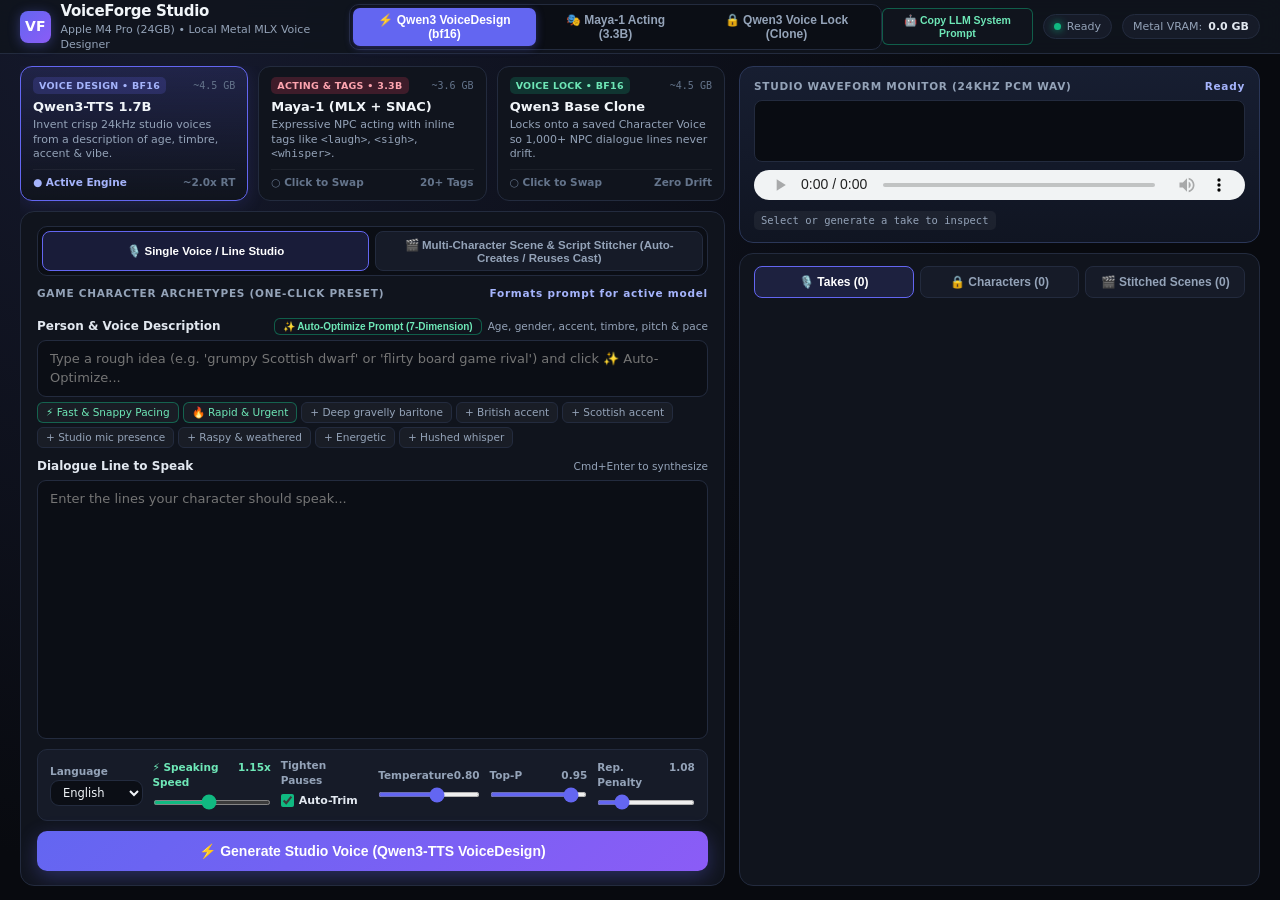
==== static/index.html @ e0d61b9f "Add research-backed Prompt Compiler, Golden Reference Anchor, and LLM_PROMPT_GUIDE.md" ====
<!DOCTYPE html>
<html lang="en" class="dark">
<head>
  <meta charset="UTF-8" />
  <meta name="viewport" content="width=device-width, initial-scale=1.0" />
  <title>VoiceForge Studio — M4 Pro Local Voice Design (Qwen3-TTS & Maya-1)</title>
  <style>
    :root {
      --bg-base: #080a0f;
      --bg-panel: #10141d;
      --bg-card: #161b28;
      --bg-card-hover: #1c2233;
      --bg-input: #0b0e15;
      --border: #232b3e;
      --border-light: #2e3852;
      --text-main: #f1f5f9;
      --text-muted: #94a3b8;
      --text-dim: #64748b;
      --accent-indigo: #6366f1;
      --accent-violet: #8b5cf6;
      --accent-emerald: #10b981;
      --accent-amber: #f59e0b;
      --accent-rose: #f43f5e;
      --accent-cyan: #06b6d4;
    }

    * {
      box-sizing: border-box;
      margin: 0;
      padding: 0;
    }

    html, body {
      height: 100vh;
      width: 100vw;
      overflow: hidden;
      font-family: -apple-system, BlinkMacSystemFont, "SF Pro Display", "Inter", system-ui, sans-serif;
      background: radial-gradient(circle at 12% 0%, #161a2e 0%, var(--bg-base) 60%);
      color: var(--text-main);
      font-size: 13px;
      line-height: 1.4;
      -webkit-font-smoothing: antialiased;
    }

    /* Custom Scrollbars */
    ::-webkit-scrollbar {
      width: 5px;
      height: 5px;
    }
    ::-webkit-scrollbar-track {
      background: transparent;
    }
    ::-webkit-scrollbar-thumb {
      background: #283147;
      border-radius: 999px;
    }
    ::-webkit-scrollbar-thumb:hover {
      background: #3b4866;
    }

    /* App Shell: Fixed 100vh Flex Column */
    .app-shell {
      display: flex;
      flex-direction: column;
      height: 100vh;
      width: 100vw;
      overflow: hidden;
    }

    /* Top Header Bar (54px) */
    header {
      height: 54px;
      flex-shrink: 0;
      display: flex;
      align-items: center;
      justify-content: space-between;
      padding: 0 20px;
      background: rgba(16, 20, 29, 0.9);
      backdrop-filter: blur(12px);
      border-bottom: 1px solid var(--border);
      z-index: 40;
    }

    .brand {
      display: flex;
      align-items: center;
      gap: 10px;
    }

    .brand-icon {
      width: 32px;
      height: 32px;
      border-radius: 8px;
      background: linear-gradient(135deg, var(--accent-indigo), var(--accent-violet));
      display: flex;
      align-items: center;
      justify-content: center;
      font-weight: 800;
      font-size: 14px;
      color: #fff;
      box-shadow: 0 2px 12px rgba(99, 102, 241, 0.4);
    }

    .brand-title {
      font-size: 15px;
      font-weight: 700;
      letter-spacing: -0.02em;
    }

    .brand-sub {
      font-size: 11px;
      color: var(--text-muted);
    }

    /* Quick Swap Segmented Pill in Header */
    .header-swap-group {
      display: flex;
      align-items: center;
      background: var(--bg-input);
      padding: 3px;
      border-radius: 10px;
      border: 1px solid var(--border);
      gap: 3px;
    }

    .header-swap-btn {
      padding: 5px 12px;
      border-radius: 7px;
      border: none;
      background: transparent;
      color: var(--text-muted);
      font-size: 12px;
      font-weight: 600;
      cursor: pointer;
      transition: all 0.15s ease;
      display: flex;
      align-items: center;
      gap: 6px;
    }

    .header-swap-btn:hover {
      color: var(--text-main);
    }

    .header-swap-btn.active[data-id="qwen3_voicedesign"] {
      background: var(--accent-indigo);
      color: white;
      box-shadow: 0 2px 8px rgba(99, 102, 241, 0.35);
    }

    .header-swap-btn.active[data-id="maya1"] {
      background: var(--accent-rose);
      color: white;
      box-shadow: 0 2px 8px rgba(244, 63, 94, 0.35);
    }

    .header-swap-btn.active[data-id="qwen3_clone"] {
      background: var(--accent-emerald);
      color: #042f2e;
      font-weight: 700;
      box-shadow: 0 2px 8px rgba(16, 185, 129, 0.35);
    }

    .telemetry-bar {
      display: flex;
      align-items: center;
      gap: 10px;
      font-size: 11px;
    }

    .pill {
      display: inline-flex;
      align-items: center;
      gap: 6px;
      padding: 4px 10px;
      border-radius: 999px;
      background: var(--bg-card);
      border: 1px solid var(--border);
      color: var(--text-muted);
      font-weight: 500;
      white-space: nowrap;
    }

    .dot {
      width: 7px;
      height: 7px;
      border-radius: 50%;
      background: var(--accent-emerald);
      box-shadow: 0 0 8px var(--accent-emerald);
    }

    .dot.loading {
      background: var(--accent-amber);
      box-shadow: 0 0 8px var(--accent-amber);
      animation: pulse 0.8s infinite alternate;
    }

    @keyframes pulse {
      from { opacity: 0.35; transform: scale(0.9); }
      to { opacity: 1; transform: scale(1.15); }
    }

    /* Main Workspace Grid — Fits Remaining Viewport Height */
    .workspace {
      flex: 1;
      min-height: 0;
      display: grid;
      grid-template-columns: 1.15fr 0.85fr;
      gap: 14px;
      padding: 12px 20px 14px;
      max-width: 1680px;
      width: 100%;
      margin: 0 auto;
    }

    @media (max-width: 1024px) {
      html, body, .app-shell {
        height: auto;
        overflow: auto;
      }
      .workspace {
        grid-template-columns: 1fr;
      }
    }

    /* Left & Right Columns */
    .col-left, .col-right {
      display: flex;
      flex-direction: column;
      gap: 10px;
      min-height: 0;
      overflow: hidden;
    }

    /* 3 Engine Cards Row */
    .model-switcher {
      display: grid;
      grid-template-columns: repeat(3, 1fr);
      gap: 10px;
      flex-shrink: 0;
    }

    .model-card {
      background: var(--bg-panel);
      border: 1.5px solid var(--border);
      border-radius: 12px;
      padding: 10px 12px;
      cursor: pointer;
      transition: all 0.16s ease;
      display: flex;
      flex-direction: column;
      justify-content: space-between;
      gap: 6px;
      user-select: none;
    }

    .model-card:hover {
      border-color: var(--border-light);
      background: var(--bg-card);
    }

    .model-card.active[data-id="qwen3_voicedesign"] {
      background: linear-gradient(180deg, rgba(99, 102, 241, 0.15) 0%, var(--bg-panel) 100%);
      border-color: var(--accent-indigo);
      box-shadow: 0 4px 18px rgba(99, 102, 241, 0.16);
    }

    .model-card.active[data-id="maya1"] {
      background: linear-gradient(180deg, rgba(244, 63, 94, 0.15) 0%, var(--bg-panel) 100%);
      border-color: var(--accent-rose);
      box-shadow: 0 4px 18px rgba(244, 63, 94, 0.16);
    }

    .model-card.active[data-id="qwen3_clone"] {
      background: linear-gradient(180deg, rgba(16, 185, 129, 0.15) 0%, var(--bg-panel) 100%);
      border-color: var(--accent-emerald);
      box-shadow: 0 4px 18px rgba(16, 185, 129, 0.16);
    }

    .model-card-header {
      display: flex;
      align-items: center;
      justify-content: space-between;
      gap: 4px;
    }

    .model-badge {
      font-size: 9.5px;
      font-weight: 700;
      padding: 2px 6px;
      border-radius: 5px;
      background: rgba(99, 102, 241, 0.2);
      color: #a5b4fc;
      text-transform: uppercase;
      letter-spacing: 0.03em;
    }

    .model-card[data-id="maya1"] .model-badge {
      background: rgba(244, 63, 94, 0.2);
      color: #fda4af;
    }

    .model-card[data-id="qwen3_clone"] .model-badge {
      background: rgba(16, 185, 129, 0.2);
      color: #6ee7b7;
    }

    .model-vram {
      font-size: 10px;
      color: var(--text-dim);
      font-family: ui-monospace, SFMono-Regular, Menlo, monospace;
    }

    .model-title {
      font-size: 13px;
      font-weight: 700;
      color: var(--text-main);
    }

    .model-desc {
      font-size: 11px;
      color: var(--text-muted);
      line-height: 1.3;
    }

    .model-status-row {
      display: flex;
      align-items: center;
      justify-content: space-between;
      margin-top: 2px;
      padding-top: 5px;
      border-top: 1px solid rgba(255, 255, 255, 0.05);
      font-size: 10.5px;
      font-weight: 600;
    }

    /* Main Synthesis Studio Card */
    .studio-panel {
      flex: 1;
      min-height: 0;
      background: var(--bg-panel);
      border: 1px solid var(--border);
      border-radius: 14px;
      padding: 14px 16px;
      display: flex;
      flex-direction: column;
      justify-content: space-between;
      gap: 10px;
      overflow-y: auto;
    }

    .studio-top {
      display: flex;
      flex-direction: column;
      gap: 10px;
      flex: 1;
      min-height: 0;
    }

    .section-label {
      font-size: 10.5px;
      text-transform: uppercase;
      letter-spacing: 0.07em;
      color: var(--text-muted);
      font-weight: 700;
      display: flex;
      align-items: center;
      justify-content: space-between;
    }

    /* Archetype Presets Row */
    .presets-scroll {
      display: flex;
      gap: 6px;
      overflow-x: auto;
      padding-bottom: 2px;
      flex-shrink: 0;
    }

    .preset-btn {
      background: var(--bg-card);
      border: 1px solid var(--border);
      color: var(--text-main);
      padding: 5px 10px;
      border-radius: 8px;
      font-size: 11.5px;
      font-weight: 600;
      cursor: pointer;
      white-space: nowrap;
      transition: all 0.14s;
      display: inline-flex;
      align-items: center;
      gap: 6px;
    }

    .preset-btn:hover {
      border-color: var(--accent-indigo);
      background: rgba(99, 102, 241, 0.14);
    }

    .preset-cat {
      font-size: 9.5px;
      color: var(--text-muted);
      background: rgba(255, 255, 255, 0.06);
      padding: 1px 5px;
      border-radius: 4px;
    }

    /* Inputs */
    .field-group {
      display: flex;
      flex-direction: column;
      gap: 5px;
    }

    .field-group.grow {
      flex: 1;
      min-height: 75px;
    }

    .field-label {
      display: flex;
      align-items: center;
      justify-content: space-between;
      font-size: 12px;
      font-weight: 600;
      color: #e2e8f0;
    }

    .field-hint {
      font-size: 10.5px;
      color: var(--text-muted);
      font-weight: 400;
    }

    textarea, input[type="text"], select {
      width: 100%;
      background: var(--bg-input);
      border: 1px solid var(--border);
      border-radius: 9px;
      padding: 9px 12px;
      color: var(--text-main);
      font-size: 13px;
      font-family: inherit;
      line-height: 1.45;
      transition: border-color 0.15s, box-shadow 0.15s;
      resize: none;
    }

    .field-group.grow textarea {
      flex: 1;
      height: 100%;
    }

    textarea:focus, input[type="text"]:focus, select:focus {
      outline: none;
      border-color: var(--accent-indigo);
      box-shadow: 0 0 0 2px rgba(99, 102, 241, 0.22);
    }

    /* Trait Pills */
    .trait-pills {
      display: flex;
      flex-wrap: wrap;
      gap: 4px;
    }

    .trait-pill {
      font-size: 10.5px;
      padding: 2px 8px;
      border-radius: 6px;
      background: rgba(255, 255, 255, 0.04);
      border: 1px solid var(--border);
      color: var(--text-muted);
      cursor: pointer;
      transition: all 0.12s;
      user-select: none;
    }

    .trait-pill:hover {
      color: var(--text-main);
      border-color: var(--accent-cyan);
      background: rgba(6, 182, 212, 0.14);
    }

    /* Maya-1 Inline Acting Tag Palette */
    .emotion-bar {
      background: rgba(244, 63, 94, 0.07);
      border: 1px solid rgba(244, 63, 94, 0.32);
      border-radius: 10px;
      padding: 8px 10px;
      flex-shrink: 0;
    }

    .emotion-bar-title {
      font-size: 10.5px;
      font-weight: 700;
      color: #fda4af;
      margin-bottom: 6px;
      display: flex;
      align-items: center;
      justify-content: space-between;
    }

    .tag-chips {
      display: flex;
      flex-wrap: wrap;
      gap: 4px;
    }

    .tag-chip {
      background: #1c1320;
      border: 1px solid rgba(244, 63, 94, 0.35);
      color: #fecdd3;
      font-size: 10.5px;
      font-family: ui-monospace, SFMono-Regular, Menlo, monospace;
      padding: 2px 7px;
      border-radius: 5px;
      cursor: pointer;
      transition: all 0.12s;
      user-select: none;
    }

    .tag-chip:hover {
      background: var(--accent-rose);
      color: white;
      transform: translateY(-1px);
    }

    /* Bottom Controls & Generate Button */
    .studio-footer {
      display: flex;
      flex-direction: column;
      gap: 10px;
      flex-shrink: 0;
    }

    .controls-grid {
      display: grid;
      grid-template-columns: 0.9fr 1.15fr 0.85fr 0.95fr 0.95fr 0.95fr;
      gap: 10px;
      background: var(--bg-card);
      padding: 8px 12px;
      border-radius: 10px;
      border: 1px solid var(--border);
      align-items: center;
    }

    .slider-box label {
      display: flex;
      justify-content: space-between;
      font-size: 10.5px;
      color: var(--text-muted);
      margin-bottom: 2px;
      font-weight: 600;
    }

    .slider-box input[type="range"] {
      width: 100%;
      height: 5px;
      accent-color: var(--accent-indigo);
      cursor: pointer;
    }

    .btn-generate {
      width: 100%;
      padding: 12px 18px;
      border-radius: 10px;
      border: none;
      background: linear-gradient(135deg, var(--accent-indigo), var(--accent-violet));
      color: white;
      font-size: 14px;
      font-weight: 700;
      cursor: pointer;
      display: flex;
      align-items: center;
      justify-content: center;
      gap: 8px;
      box-shadow: 0 6px 20px rgba(99, 102, 241, 0.32);
      transition: all 0.16s ease;
    }

    .btn-generate.maya-mode {
      background: linear-gradient(135deg, #e11d48, #9333ea);
      box-shadow: 0 6px 20px rgba(225, 29, 72, 0.32);
    }

    .btn-generate.clone-mode {
      background: linear-gradient(135deg, #059669, #0284c7);
      box-shadow: 0 6px 20px rgba(16, 185, 129, 0.32);
    }

    .btn-generate:hover:not(:disabled) {
      transform: translateY(-1px);
      filter: brightness(1.08);
    }

    .btn-generate:disabled {
      opacity: 0.6;
      cursor: wait;
    }

    /* RIGHT COLUMN: Monitor + Scrollable Library */
    .featured-take {
      background: linear-gradient(180deg, #171e31 0%, #101522 100%);
      border: 1px solid #2b3758;
      border-radius: 14px;
      padding: 12px 14px;
      flex-shrink: 0;
    }

    .waveform-canvas {
      width: 100%;
      height: 62px;
      background: #090c12;
      border-radius: 8px;
      border: 1px solid var(--border);
      margin: 6px 0;
      display: block;
    }

    .take-metrics {
      display: flex;
      flex-wrap: wrap;
      gap: 6px;
      font-size: 10.5px;
      color: var(--text-muted);
      margin-top: 6px;
    }

    .metric-chip {
      background: rgba(255, 255, 255, 0.05);
      padding: 2px 7px;
      border-radius: 5px;
      font-family: ui-monospace, SFMono-Regular, Menlo, monospace;
    }

    /* Library Panel (Takes & Character Locker) */
    .library-panel {
      flex: 1;
      min-height: 0;
      background: var(--bg-panel);
      border: 1px solid var(--border);
      border-radius: 14px;
      padding: 12px 14px;
      display: flex;
      flex-direction: column;
      gap: 10px;
      overflow: hidden;
    }

    .tabs-header {
      display: flex;
      gap: 6px;
      flex-shrink: 0;
    }

    .tab-btn {
      flex: 1;
      padding: 8px 10px;
      border-radius: 8px;
      background: var(--bg-card);
      border: 1px solid var(--border);
      color: var(--text-muted);
      font-weight: 600;
      font-size: 12px;
      cursor: pointer;
      transition: all 0.14s;
    }

    .tab-btn.active {
      background: rgba(99, 102, 241, 0.16);
      color: white;
      border-color: var(--accent-indigo);
    }

    .tab-view {
      flex: 1;
      min-height: 0;
      display: flex;
      flex-direction: column;
      overflow: hidden;
    }

    .list-stack {
      flex: 1;
      min-height: 0;
      overflow-y: auto;
      display: flex;
      flex-direction: column;
      gap: 8px;
      padding-right: 4px;
    }

    .item-card {
      background: var(--bg-card);
      border: 1px solid var(--border);
      border-radius: 10px;
      padding: 10px 12px;
      transition: border-color 0.14s;
      flex-shrink: 0;
    }

    .item-card:hover {
      border-color: var(--border-light);
    }

    .item-header {
      display: flex;
      align-items: center;
      justify-content: space-between;
      margin-bottom: 4px;
      gap: 8px;
    }

    .item-title {
      font-size: 12px;
      font-weight: 700;
      color: var(--text-main);
    }

    .item-sub {
      font-size: 11px;
      color: var(--text-muted);
      margin-bottom: 5px;
      display: -webkit-box;
      -webkit-line-clamp: 2;
      -webkit-box-orient: vertical;
      overflow: hidden;
    }

    .item-actions {
      display: flex;
      align-items: center;
      flex-wrap: wrap;
      gap: 6px;
      margin-top: 6px;
    }

    .btn-sm {
      padding: 4px 9px;
      border-radius: 6px;
      font-size: 10.5px;
      font-weight: 600;
      border: 1px solid var(--border);
      background: var(--bg-panel);
      color: var(--text-main);
      cursor: pointer;
      transition: all 0.14s;
      text-decoration: none;
      display: inline-flex;
      align-items: center;
      gap: 4px;
    }

    .btn-sm:hover {
      border-color: var(--accent-indigo);
      background: rgba(99, 102, 241, 0.16);
    }

    .btn-sm.emerald {
      border-color: rgba(16, 185, 129, 0.45);
      color: #6ee7b7;
    }

    .btn-sm.emerald:hover {
      background: rgba(16, 185, 129, 0.2);
    }

    .btn-sm.danger:hover {
      border-color: var(--accent-rose);
      color: #fda4af;
    }

    audio {
      width: 100%;
      height: 30px;
      margin-top: 2px;
      border-radius: 6px;
    }

    .toast {
      position: fixed;
      bottom: 18px;
      right: 20px;
      background: #1e293b;
      border: 1px solid var(--accent-indigo);
      color: white;
      padding: 10px 16px;
      border-radius: 10px;
      font-size: 12px;
      font-weight: 600;
      box-shadow: 0 10px 28px rgba(0, 0, 0, 0.5);
      z-index: 100;
      display: none;
    }

    /* Modal */
    .modal-backdrop {
      position: fixed;
      inset: 0;
      background: rgba(0, 0, 0, 0.72);
      backdrop-filter: blur(4px);
      display: none;
      align-items: center;
      justify-content: center;
      z-index: 90;
    }

    .modal {
      background: var(--bg-panel);
      border: 1px solid var(--border-light);
      border-radius: 14px;
      width: 100%;
      max-width: 440px;
      padding: 20px;
      box-shadow: 0 20px 50px rgba(0,0,0,0.6);
    }
  </style>
</head>
<body>
  <div class="app-shell">
    <!-- TOP HEADER WITH INSTANT ENGINE SWAP PILLS -->
    <header>
      <div class="brand">
        <div class="brand-icon">VF</div>
        <div>
          <div class="brand-title">VoiceForge Studio</div>
          <div class="brand-sub">Apple M4 Pro (24GB) • Local Metal MLX Voice Designer</div>
        </div>
      </div>

      <!-- Instant Swap Bar -->
      <div class="header-swap-group" title="Click to hot-swap active TTS model in Apple Metal VRAM">
        <button class="header-swap-btn active" data-id="qwen3_voicedesign" onclick="selectModel('qwen3_voicedesign')">
          ⚡ Qwen3 VoiceDesign (bf16)
        </button>
        <button class="header-swap-btn" data-id="maya1" onclick="selectModel('maya1')">
          🎭 Maya-1 Acting (3.3B)
        </button>
        <button class="header-swap-btn" data-id="qwen3_clone" onclick="selectModel('qwen3_clone')">
          🔒 Qwen3 Voice Lock (Clone)
        </button>
      </div>

      <div class="telemetry-bar">
        <button class="btn-sm emerald" style="padding: 5px 10px;" onclick="copyLLMSystemPrompt()" title="Copy the full LLM System Prompt & Prompt Engineering Guide to clipboard">
          🤖 Copy LLM System Prompt
        </button>
        <div class="pill">
          <span id="statusDot" class="dot"></span>
          <span id="statusText">Ready</span>
        </div>
        <div class="pill">
          <span>Metal VRAM:</span>
          <strong id="vramText" style="color: #e2e8f0;">0.0 GB</strong>
        </div>
      </div>
    </header>

    <!-- MAIN 2-COLUMN WORKSPACE (FITS 100% ON SCREEN) -->
    <div class="workspace">
      <!-- LEFT COLUMN: MODEL CARDS & VOICE DESIGN CONTROLS -->
      <div class="col-left">
        <div class="model-switcher">
          <!-- Card 1: Qwen3 VoiceDesign -->
          <div class="model-card active" data-id="qwen3_voicedesign" onclick="selectModel('qwen3_voicedesign')">
            <div>
              <div class="model-card-header">
                <span class="model-badge">Voice Design • bf16</span>
                <span class="model-vram">~4.5 GB</span>
              </div>
              <div class="model-title" style="margin-top: 4px;">Qwen3-TTS 1.7B</div>
              <div class="model-desc" style="margin-top: 2px;">
                Invent crisp 24kHz studio voices from a description of age, timbre, accent & vibe.
              </div>
            </div>
            <div class="model-status-row">
              <span id="chip-qwen3_voicedesign" style="color: #a5b4fc;">● Active Engine</span>
              <span style="color: var(--text-dim);">~2.0x RT</span>
            </div>
          </div>

          <!-- Card 2: Maya-1 3.3B -->
          <div class="model-card" data-id="maya1" onclick="selectModel('maya1')">
            <div>
              <div class="model-card-header">
                <span class="model-badge">Acting & Tags • 3.3B</span>
                <span class="model-vram">~3.6 GB</span>
              </div>
              <div class="model-title" style="margin-top: 4px;">Maya-1 (MLX + SNAC)</div>
              <div class="model-desc" style="margin-top: 2px;">
                Expressive NPC acting with inline tags like <code>&lt;laugh&gt;</code>, <code>&lt;sigh&gt;</code>, <code>&lt;whisper&gt;</code>.
              </div>
            </div>
            <div class="model-status-row">
              <span id="chip-maya1" style="color: var(--text-dim);">○ Click to Swap</span>
              <span style="color: var(--text-dim);">20+ Tags</span>
            </div>
          </div>

          <!-- Card 3: Qwen3 Base Clone -->
          <div class="model-card" data-id="qwen3_clone" onclick="selectModel('qwen3_clone')">
            <div>
              <div class="model-card-header">
                <span class="model-badge">Voice Lock • bf16</span>
                <span class="model-vram">~4.5 GB</span>
              </div>
              <div class="model-title" style="margin-top: 4px;">Qwen3 Base Clone</div>
              <div class="model-desc" style="margin-top: 2px;">
                Locks onto a saved Character Voice so 1,000+ NPC dialogue lines never drift.
              </div>
            </div>
            <div class="model-status-row">
              <span id="chip-qwen3_clone" style="color: var(--text-dim);">○ Click to Swap</span>
              <span style="color: var(--text-dim);">Zero Drift</span>
            </div>
          </div>
        </div>

        <!-- Studio Form Panel -->
        <div class="studio-panel">
          <!-- Mode Toggle: Single Line vs Multi-Character Scene Script -->
          <div style="display: flex; gap: 6px; background: var(--bg-input); padding: 4px; border-radius: 10px; border: 1px solid var(--border); flex-shrink: 0;">
            <button id="modeBtnSingle" class="tab-btn active" style="padding: 6px 10px; font-size: 11.5px;" onclick="switchEditorMode('single')">
              🎙️ Single Voice / Line Studio
            </button>
            <button id="modeBtnScene" class="tab-btn" style="padding: 6px 10px; font-size: 11.5px;" onclick="switchEditorMode('scene')">
              🎬 Multi-Character Scene & Script Stitcher (Auto-Creates / Reuses Cast)
            </button>
          </div>

          <!-- SINGLE LINE MODE -->
          <div class="studio-top" id="editorSingleMode">
            <div>
              <div class="section-label" style="margin-bottom: 5px;">
                <span>Game Character Archetypes (One-Click Preset)</span>
                <span id="activeEngineHint" style="color: #a5b4fc; text-transform: none;">Formats prompt for active model</span>
              </div>
              <div class="presets-scroll" id="presetsBar"></div>
            </div>

            <!-- Character Selector (Shown only in Voice Lock / Clone mode) -->
            <div class="field-group" id="cloneCharacterGroup" style="display: none;">
              <div class="field-label">
                <span>Locked NPC Character Voice</span>
                <span class="field-hint">Clones the exact vocal cords from your Character Locker</span>
              </div>
              <select id="characterSelect"></select>
            </div>

            <!-- Voice Description Box -->
            <div class="field-group" id="voiceDescGroup">
              <div class="field-label">
                <span>Person & Voice Description</span>
                <div style="display: flex; align-items: center; gap: 6px;">
                  <button class="btn-sm emerald" style="padding: 2px 8px; font-size: 10px;" onclick="optimizeVoicePrompt()" title="Expand a short character idea into the full 7-Dimension Qwen3 / Maya-1 acoustic formula">
                    ✨ Auto-Optimize Prompt (7-Dimension)
                  </button>
                  <span class="field-hint">Age, gender, accent, timbre, pitch &amp; pace</span>
                </div>
              </div>
              <textarea id="instructInput" rows="2" placeholder="Type a rough idea (e.g. 'grumpy Scottish dwarf' or 'flirty board game rival') and click ✨ Auto-Optimize..."></textarea>
              <div class="trait-pills">
                <span class="trait-pill" style="border-color: rgba(16,185,129,0.45); color: #6ee7b7;" onclick="setPacingTrait('fast brisk conversational pacing, snappy delivery')">⚡ Fast & Snappy Pacing</span>
                <span class="trait-pill" style="border-color: rgba(16,185,129,0.45); color: #6ee7b7;" onclick="setPacingTrait('urgent rapid-fire speaking pace')">🔥 Rapid & Urgent</span>
                <span class="trait-pill" onclick="appendTrait('deep gravelly baritone')">+ Deep gravelly baritone</span>
                <span class="trait-pill" onclick="appendTrait('crisp British accent')">+ British accent</span>
                <span class="trait-pill" onclick="appendTrait('Scottish accent')">+ Scottish accent</span>
                <span class="trait-pill" onclick="appendTrait('warm studio microphone presence')">+ Studio mic presence</span>
                <span class="trait-pill" onclick="appendTrait('raspy and weathered')">+ Raspy & weathered</span>
                <span class="trait-pill" onclick="appendTrait('energetic and upbeat')">+ Energetic</span>
                <span class="trait-pill" onclick="appendTrait('hushed intimate whisper')">+ Hushed whisper</span>
              </div>
            </div>

            <!-- Maya-1 Inline Acting Tags -->
            <div class="emotion-bar" id="mayaEmotionBar" style="display: none;">
              <div class="emotion-bar-title">
                <span>🎭 MAYA-1 INLINE ACTING TAGS — Click to insert into dialogue</span>
                <span>20 Paralinguistic Cues</span>
              </div>
              <div class="tag-chips" id="mayaTagChips"></div>
            </div>

            <!-- Dialogue Text Box -->
            <div class="field-group grow">
              <div class="field-label">
                <span>Dialogue Line to Speak</span>
                <span class="field-hint" id="dialogueHint">Cmd+Enter to synthesize</span>
              </div>
              <textarea id="dialogueInput" placeholder="Enter the lines your character should speak..."></textarea>
            </div>
          </div>

          <!-- MULTI-CHARACTER SCENE SCRIPT MODE -->
          <div class="studio-top" id="editorSceneMode" style="display: none;">
            <div style="display: grid; grid-template-columns: 1.35fr 0.75fr 1.15fr; gap: 10px; flex-shrink: 0;">
              <div class="field-group">
                <div class="field-label"><span>Scene / Skit Title</span></div>
                <input type="text" id="sceneTitleInput" value="Tavern Confrontation" placeholder="e.g., Tavern Confrontation" />
              </div>
              <div class="field-group">
                <div class="field-label"><span>Turn Gap (ms)</span></div>
                <input type="text" id="scenePauseInput" value="250" placeholder="250 (or -150 overlap)" />
              </div>
              <div class="field-group">
                <div class="field-label"><span>Game Skit Templates</span></div>
                <div style="display: flex; gap: 4px;">
                  <button class="btn-sm emerald" style="flex: 1; height: 35px; justify-content: center;" onclick="loadDemoScript('tavern')">📜 Tavern</button>
                  <button class="btn-sm" style="flex: 1; height: 35px; justify-content: center;" onclick="loadDemoScript('heist')">⚡ Overlap Skit</button>
                </div>
              </div>
            </div>

            <div style="background: rgba(99, 102, 241, 0.08); border: 1px solid rgba(99, 102, 241, 0.3); border-radius: 9px; padding: 7px 11px; font-size: 10.5px; color: #c7d2fe; flex-shrink: 0;">
              <strong>🎬 Low-Friction Game Skit Syntax:</strong> <code>Speaker (voice description) [1.25x, maya1, overlap 180ms]: Dialogue</code>.
              Existing characters reuse their locked voice in 1 batch pass; new characters are designed &amp; locked on the fly! Use <code>[Overlap: 180ms]</code> for natural interruptions.
            </div>

            <div class="field-group grow">
              <div class="field-label">
                <span>Multi-Character Scene Script</span>
                <span class="field-hint">Supports <code>[Pause: 500ms]</code>, <code>[Overlap: 180ms]</code>, <code>[1.25x]</code> &amp; <code>[maya1]</code></span>
              </div>
              <textarea id="sceneScriptInput" style="font-family: ui-monospace, SFMono-Regular, Menlo, monospace; font-size: 12px;" placeholder="Torvin: Keep your coin, traveler. That blade was forged in the old fires.
Nyx (sharp witty 28-year-old female rogue, crisp British accent, brisk pacing): Oh, come on Torvin! Everyone in this city has a price.
[Pause: 350ms]
Torvin: Not me, girl. Not for all the gold in the Citadel."></textarea>
            </div>
          </div>

          <div class="studio-footer">
            <div class="controls-grid">
              <div class="slider-box">
                <label><span>Language</span></label>
                <select id="languageSelect" style="padding: 4px 8px; font-size: 11.5px;">
                  <option value="english">English</option>
                  <option value="auto">Auto-Detect</option>
                  <option value="chinese">Chinese</option>
                  <option value="japanese">Japanese</option>
                  <option value="korean">Korean</option>
                  <option value="french">French</option>
                  <option value="german">German</option>
                  <option value="spanish">Spanish</option>
                </select>
              </div>
              <div class="slider-box">
                <label><span style="color: #6ee7b7;">⚡ Speaking Speed</span><span id="speedVal" style="color: #6ee7b7;">1.15x</span></label>
                <input type="range" id="speedSlider" min="0.75" max="1.60" step="0.05" value="1.15" style="accent-color: #10b981;" oninput="document.getElementById('speedVal').textContent = parseFloat(this.value).toFixed(2) + 'x'" />
              </div>
              <div class="slider-box">
                <label><span>Tighten Pauses</span></label>
                <label style="display: inline-flex; align-items: center; gap: 5px; cursor: pointer; font-size: 11px; color: #e2e8f0; margin-top: 3px;">
                  <input type="checkbox" id="trimSilenceCheck" checked style="accent-color: #10b981;" />
                  <span>Auto-Trim</span>
                </label>
              </div>
              <div class="slider-box">
                <label><span>Temperature</span><span id="tempVal">0.80</span></label>
                <input type="range" id="tempSlider" min="0.2" max="1.2" step="0.05" value="0.80" oninput="document.getElementById('tempVal').textContent = parseFloat(this.value).toFixed(2)" />
              </div>
              <div class="slider-box">
                <label><span>Top-P</span><span id="topPVal">0.95</span></label>
                <input type="range" id="topPSlider" min="0.5" max="1.0" step="0.05" value="0.95" oninput="document.getElementById('topPVal').textContent = parseFloat(this.value).toFixed(2)" />
              </div>
              <div class="slider-box">
                <label><span>Rep. Penalty</span><span id="repVal">1.08</span></label>
                <input type="range" id="repSlider" min="1.0" max="1.4" step="0.02" value="1.08" oninput="document.getElementById('repVal').textContent = parseFloat(this.value).toFixed(2)" />
              </div>
            </div>

            <button class="btn-generate" id="generateBtn" onclick="handlePrimaryAction()">
              <span id="generateBtnText">⚡ Generate Studio Voice (Qwen3-TTS VoiceDesign)</span>
            </button>
          </div>
        </div>
      </div>

      <!-- RIGHT COLUMN: STUDIO MONITOR & TAKES / CHARACTER LOCKER -->
      <div class="col-right">
        <!-- Studio Monitor -->
        <div class="featured-take">
          <div class="section-label">
            <span>Studio Waveform Monitor (24kHz PCM WAV)</span>
            <span id="activeTakeModel" style="color: #a5b4fc; text-transform: none;">Ready</span>
          </div>
          <canvas id="waveformCanvas" class="waveform-canvas" width="600" height="62"></canvas>
          <audio id="mainAudioPlayer" controls></audio>
          <div style="display: flex; align-items: center; justify-content: space-between; flex-wrap: wrap; gap: 8px; margin-top: 6px;">
            <div class="take-metrics" id="activeTakeMetrics" style="margin-top: 0;">
              <span class="metric-chip">Select or generate a take to inspect</span>
            </div>
            <div class="item-actions" id="activeTakeActions" style="display: none; margin-top: 0;">
              <button class="btn-sm emerald" onclick="openLockModalForActiveTake()">🔒 Lock as NPC Voice</button>
              <a id="activeDownloadLink" class="btn-sm" href="#" download>⬇ WAV</a>
            </div>
          </div>
        </div>

        <!-- Library Panel -->
        <div class="library-panel">
          <div class="tabs-header">
            <button class="tab-btn active" id="tabBtnTakes" onclick="switchTab('takes')">🎙️ Takes (<span id="takesCount">0</span>)</button>
            <button class="tab-btn" id="tabBtnChars" onclick="switchTab('chars')">🔒 Characters (<span id="charsCount">0</span>)</button>
            <button class="tab-btn" id="tabBtnScenes" onclick="switchTab('scenes')">🎬 Stitched Scenes (<span id="scenesCount">0</span>)</button>
          </div>

          <div class="tab-view" id="viewTakes">
            <div class="list-stack" id="takesList"></div>
          </div>

          <div class="tab-view" id="viewChars" style="display: none;">
            <div style="background: rgba(16, 185, 129, 0.08); border: 1px solid rgba(16, 185, 129, 0.28); border-radius: 8px; padding: 8px 10px; margin-bottom: 8px; font-size: 11px; color: #a7f3d0; flex-shrink: 0;">
              <strong>💡 Zero-Drift Game Workflow:</strong> Characters locked here are automatically reused by name whenever you or an LLM renders a <strong>Multi-Character Scene Script</strong>!
            </div>
            <div class="list-stack" id="charsList"></div>
          </div>

          <div class="tab-view" id="viewScenes" style="display: none;">
            <div class="list-stack" id="scenesList"></div>
          </div>
        </div>
      </div>
    </div>
  </div>

  <!-- Modal to Save Take as Character -->
  <div class="modal-backdrop" id="lockModal">
    <div class="modal">
      <h3 style="font-size: 15px; margin-bottom: 6px;">🔒 Lock Take into Character Voice Locker</h3>
      <p style="font-size: 11.5px; color: var(--text-muted); margin-bottom: 12px;">
        Saves this 24kHz audio and transcript as a master reference so Qwen3 Base Clone can speak unlimited game lines with this exact voice.
      </p>
      <div class="field-group" style="margin-bottom: 10px;">
        <div class="field-label"><span>Character Name</span></div>
        <input type="text" id="lockCharName" placeholder="e.g., Torvin the Blacksmith" />
      </div>
      <div class="field-group">
        <div class="field-label"><span>Voice Notes / Archetype</span></div>
        <input type="text" id="lockCharDesc" placeholder="e.g., Gruff Scottish Dwarf" />
      </div>
      <div style="display: flex; justify-content: flex-end; gap: 8px; margin-top: 14px;">
        <button class="btn-sm" onclick="closeLockModal()">Cancel</button>
        <button class="btn-sm emerald" style="padding: 6px 12px;" onclick="confirmLockCharacter()">Save Character Voice</button>
      </div>
    </div>
  </div>

  <div class="toast" id="toast"></div>

  <script>
    let state = {
      editorMode: 'single',
      selectedModelId: 'qwen3_voicedesign',
      activeEngineModelId: null,
      swappingToModelId: null,
      currentPresetIdx: 0,
      presets: [],
      characters: [],
      takes: [],
      scenes: [],
      mayaTags: [],
      lastTake: null,
      lockingTakeId: null,
    };

    function showToast(msg) {
      const t = document.getElementById('toast');
      t.textContent = msg;
      t.style.display = 'block';
      clearTimeout(window._toastTimer);
      window._toastTimer = setTimeout(() => { t.style.display = 'none'; }, 3500);
    }

    async function fetchStatus() {
      try {
        const res = await fetch('/api/status');
        const data = await res.json();
        state.activeEngineModelId = data.active_model_id;
        state.presets = data.presets || [];
        state.characters = data.characters || [];
        state.takes = data.takes || [];
        state.scenes = data.scenes || [];
        state.mayaTags = data.maya1_tags || [];

        if (state.activeEngineModelId) {
          state.selectedModelId = state.activeEngineModelId;
        }

        updateStatusHeader(data);
        renderPresets();
        renderMayaTags();
        renderTakes();
        renderCharacters();
        renderScenes();
        updateModelCardsUI();

        if (state.takes.length > 0 && !state.lastTake) {
          loadTakeIntoMonitor(state.takes[0], false);
        }
      } catch (e) {
        console.error('Status fetch error:', e);
      }
    }

    function updateStatusHeader(data) {
      const dot = document.getElementById('statusDot');
      const txt = document.getElementById('statusText');
      const vram = document.getElementById('vramText');

      if (data.loading_model_id || state.swappingToModelId) {
        dot.className = 'dot loading';
        txt.textContent = data.status_message || 'Swapping engine...';
      } else {
        dot.className = 'dot';
        txt.textContent = data.status_message || 'Ready';
      }
      vram.textContent = `${(data.active_memory_gb || 0).toFixed(2)} GB`;
    }

    function updateModelCardsUI() {
      const ids = ['qwen3_voicedesign', 'maya1', 'qwen3_clone'];
      ids.forEach(id => {
        const card = document.querySelector(`.model-card[data-id="${id}"]`);
        const headerBtn = document.querySelector(`.header-swap-btn[data-id="${id}"]`);
        const chip = document.getElementById(`chip-${id}`);
        const isSelected = state.selectedModelId === id;
        const isLoadedInVRAM = state.activeEngineModelId === id;
        const isSwapping = state.swappingToModelId === id;

        if (card) card.classList.toggle('active', isSelected);
        if (headerBtn) headerBtn.classList.toggle('active', isSelected);

        if (!chip) return;
        if (isSwapping) {
          chip.innerHTML = '⏳ Swapping into VRAM...';
          chip.style.color = '#fbbf24';
        } else if (isLoadedInVRAM && isSelected) {
          chip.innerHTML = '🟢 Loaded in Metal VRAM';
          chip.style.color = '#34d399';
        } else if (isSelected) {
          chip.innerHTML = '● Selected Engine';
          chip.style.color = '#a5b4fc';
        } else if (isLoadedInVRAM) {
          chip.innerHTML = '🟢 In VRAM (Click to Select)';
          chip.style.color = '#6ee7b7';
        } else {
          chip.innerHTML = '○ Click to Swap';
          chip.style.color = '#64748b';
        }
      });

      const isMaya = state.selectedModelId === 'maya1';
      const isClone = state.selectedModelId === 'qwen3_clone';

      document.getElementById('mayaEmotionBar').style.display = isMaya ? 'block' : 'none';
      document.getElementById('cloneCharacterGroup').style.display = isClone ? 'flex' : 'none';
      document.getElementById('voiceDescGroup').style.display = isClone ? 'none' : 'flex';

      const btn = document.getElementById('generateBtn');
      const btnText = document.getElementById('generateBtnText');
      btn.classList.remove('maya-mode', 'clone-mode');

      if (state.editorMode === 'scene') {
        btn.classList.add('clone-mode');
        btnText.textContent = '🎬 Render & Stitch Multi-Character Scene (Auto-Creates / Reuses Cast)';
      } else if (isMaya) {
        btn.classList.add('maya-mode');
        btnText.textContent = '🎭 Generate Expressive Voice with Maya-1 (3.3B MLX)';
      } else if (isClone) {
        btn.classList.add('clone-mode');
        btnText.textContent = '🔒 Generate Locked NPC Voice with Qwen3 Base (bf16)';
      } else {
        btnText.textContent = '⚡ Generate Studio Voice with Qwen3 VoiceDesign (bf16)';
      }
    }

    function switchEditorMode(mode) {
      state.editorMode = mode;
      const isSingle = mode === 'single';
      document.getElementById('editorSingleMode').style.display = isSingle ? 'flex' : 'none';
      document.getElementById('editorSceneMode').style.display = isSingle ? 'none' : 'flex';
      document.getElementById('modeBtnSingle').classList.toggle('active', isSingle);
      document.getElementById('modeBtnScene').classList.toggle('active', !isSingle);
      if (!isSingle && !document.getElementById('sceneScriptInput').value.trim()) {
        loadDemoScript();
      }
      updateModelCardsUI();
    }

    function loadDemoScript(kind = 'tavern') {
      if (kind === 'heist') {
        document.getElementById('sceneTitleInput').value = 'Vault Laser Grid Interruption';
        document.getElementById('sceneScriptInput').value = [
          'Nyx (sharp witty 28-year-old female rogue, crisp British accent, brisk pacing) [1.20x]: The security relay is cycling down, just give me ten more seconds on this terminal—',
          '[Overlap: 220ms]',
          'Torvin [1.25x]: Ten seconds?! The iron golems are already Coming down the corridor!',
          'Nyx [1.25x]: Relax, old man! Pull the red lever on my mark. Ready? Now!'
        ].join('\n');
        showToast('Loaded Overlap Skit (Nyx gets cut off mid-sentence with [Overlap: 220ms]!)');
        return;
      }
      document.getElementById('sceneTitleInput').value = 'Blacksmith Shop Confrontation';
      document.getElementById('sceneScriptInput').value = [
        'Torvin: Keep your coin, traveler. That blade was forged in the old fires, and nothing in these mountains is for sale anymore.',
        'Nyx (A sharp, witty 28-year-old female rogue with a sleek British accent, confident and sarcastic tone, brisk conversational pacing): Oh, come on Torvin! Everyone in this city has a price, even a stubborn old dwarf.',
        '[Pause: 300ms]',
        'Torvin: You think a bag of stolen silver buys steel like this? Get out of my forge before I call the iron guard.',
        'Nyx: Relax, old man. Keep the sword, I only came for the map hidden under your anvil.'
      ].join('\n');
      showToast('Loaded multi-character demo script (2-pass engine batching + auto character lock)');
    }

    function handlePrimaryAction() {
      if (state.editorMode === 'scene') {
        renderSceneScript();
      } else {
        synthesizeSpeech();
      }
    }

    async function renderSceneScript() {
      const title = document.getElementById('sceneTitleInput').value.trim() || 'Game Scene';
      const script_text = document.getElementById('sceneScriptInput').value.trim();
      const default_pause_ms = parseInt(document.getElementById('scenePauseInput').value || '280', 10);
      const speed = parseFloat(document.getElementById('speedSlider').value);
      const trim_silence = document.getElementById('trimSilenceCheck').checked;

      if (!script_text) {
        showToast('Please enter a multi-character script first!');
        return;
      }

      const btn = document.getElementById('generateBtn');
      const btnText = document.getElementById('generateBtnText');
      btn.disabled = true;
      btnText.textContent = '🎬 Directing Cast, Synthesizing Segments & Stitching Scene...';
      document.getElementById('statusDot').className = 'dot loading';
      document.getElementById('statusText').textContent = 'Rendering multi-character scene...';

      try {
        const res = await fetch('/api/scenes/render', {
          method: 'POST',
          headers: { 'Content-Type': 'application/json' },
          body: JSON.stringify({
            title,
            script_text,
            default_pause_ms,
            speed,
            trim_silence,
            auto_lock_new_characters: true,
          }),
        });
        const data = await res.json();
        if (!res.ok) {
          throw new Error(data.detail || 'Scene render failed');
        }

        state.scenes.unshift(data.scene);
        if (data.characters) state.characters = data.characters;
        if (data.takes) state.takes = data.takes;
        if (data.status) {
          state.activeEngineModelId = data.status.active_model_id;
          updateStatusHeader(data.status);
        }

        renderCharacters();
        renderTakes();
        renderScenes();
        switchTab('scenes');
        loadSceneIntoMonitor(data.scene, true);
        showToast(`🎬 Stitched ${data.scene.line_count} lines (${data.scene.duration_sec}s) in ${data.scene.elapsed_sec}s!`);
      } catch (err) {
        showToast(`Scene Error: ${err.message}`);
        document.getElementById('statusDot').className = 'dot';
        document.getElementById('statusText').textContent = 'Ready';
      } finally {
        btn.disabled = false;
        updateModelCardsUI();
      }
    }

    function loadSceneIntoMonitor(scene, autoPlay = false) {
      const player = document.getElementById('mainAudioPlayer');
      player.src = scene.url;
      if (autoPlay) {
        player.play().catch(() => {});
      }
      document.getElementById('activeTakeModel').textContent = `🎬 Scene: ${scene.title}`;
      document.getElementById('activeTakeMetrics').innerHTML = `
        <span class="metric-chip">Scene Len: <strong>${scene.duration_sec}s</strong></span>
        <span class="metric-chip">Lines: <strong>${scene.line_count}</strong></span>
        <span class="metric-chip">Render: <strong>${scene.elapsed_sec}s</strong></span>
      `;
      document.getElementById('activeTakeActions').style.display = 'flex';
      const dl = document.getElementById('activeDownloadLink');
      dl.href = scene.url;
      dl.download = scene.filename;
      drawWaveformFromUrl(scene.url);
    }

    function renderScenes() {
      const countEl = document.getElementById('scenesCount');
      if (countEl) countEl.textContent = state.scenes.length;
      const list = document.getElementById('scenesList');
      if (!list) return;

      if (state.scenes.length === 0) {
        list.innerHTML = `<div style="color: var(--text-dim); font-size: 12px; text-align: center; padding: 20px;">No stitched scenes yet. Click "🎬 Multi-Character Scene" on the left to render a full script!</div>`;
        return;
      }

      list.innerHTML = state.scenes.map(sc => `
        <div class="item-card">
          <div class="item-header">
            <span class="item-title">🎬 ${escapeHtml(sc.title)}</span>
            <span style="font-size: 10.5px; color: var(--text-dim);">${sc.line_count} lines • ${sc.duration_sec}s${sc.model_swaps !== undefined ? ` • ${sc.model_swaps} swap` : ''}</span>
          </div>
          <div style="display: flex; flex-direction: column; gap: 4px; margin: 6px 0;">
            ${(sc.segments || []).map(seg => `
              <div style="display: flex; align-items: center; justify-content: space-between; gap: 6px; font-size: 11px; background: rgba(255,255,255,0.03); padding: 4px 7px; border-radius: 6px; border: 1px solid rgba(255,255,255,0.05);">
                <div style="overflow: hidden; text-overflow: ellipsis; white-space: nowrap; flex: 1;" title="${escapeHtml(seg.text)}">
                  <strong style="color: #a5b4fc;">#${seg.index} ${escapeHtml(seg.speaker)}</strong>
                  <span style="color: var(--text-dim); font-size: 10px;">(${seg.start_sec}s–${seg.end_sec}s${seg.pause_after_ms < 0 ? `, overlap ${Math.abs(seg.pause_after_ms)}ms` : ''})</span>:
                  <span style="color: #e2e8f0;">"${escapeHtml(seg.text)}"</span>
                </div>
                <div style="display: flex; gap: 4px; flex-shrink: 0;">
                  <button class="btn-sm" style="padding: 2px 6px; font-size: 10px;" title="Re-roll only this line and re-stitch scene" onclick='rerollSceneLine(${JSON.stringify(sc.id)}, ${seg.index})'>🔄 Re-Take</button>
                  <button class="btn-sm" style="padding: 2px 6px; font-size: 10px;" title="Edit dialogue text or timing for this line and re-stitch" onclick='editSceneLine(${JSON.stringify(sc.id)}, ${seg.index})'>✏️</button>
                </div>
              </div>
            `).join('')}
          </div>
          <audio controls preload="none" src="${sc.url}?t=${encodeURIComponent(sc.elapsed_sec || 0)}"></audio>
          <div class="item-actions">
            <button class="btn-sm" onclick='loadSceneById(${JSON.stringify(sc.id)})'>▶ Monitor</button>
            <a class="btn-sm emerald" href="/api/scenes/${sc.id}/export.zip" download>📦 Game Bundle (.ZIP)</a>
            <a class="btn-sm" href="/api/scenes/${sc.id}/subtitles.srt" download="${sc.id}.srt">📝 .SRT</a>
            <a class="btn-sm" href="${sc.url}" download="${sc.filename}">⬇ Master WAV</a>
            <button class="btn-sm danger" onclick='deleteScene(${JSON.stringify(sc.id)})'>✕</button>
          </div>
        </div>
      `).join('');
    }

    async function rerollSceneLine(sceneId, lineIndex, customPayload = null) {
      const sc = state.scenes.find(x => x.id === sceneId);
      if (!sc) return;
      const seg = (sc.segments || []).find(s => s.index === lineIndex);
      if (!seg) return;

      showToast(`🔄 Re-synthesizing Line #${lineIndex} (${seg.speaker}) & re-stitching master scene...`);
      document.getElementById('statusDot').className = 'dot loading';
      document.getElementById('statusText').textContent = `Re-rolling line #${lineIndex}...`;

      try {
        const body = customPayload || { line_index: lineIndex };
        const res = await fetch(`/api/scenes/${sceneId}/reroll-line`, {
          method: 'POST',
          headers: { 'Content-Type': 'application/json' },
          body: JSON.stringify(body),
        });
        const data = await res.json();
        if (!res.ok) throw new Error(data.detail || 'Re-roll failed');

        const idx = state.scenes.findIndex(x => x.id === sceneId);
        if (idx !== -1) state.scenes[idx] = data.scene;
        if (data.takes) state.takes = data.takes;
        if (data.status) updateStatusHeader(data.status);

        renderTakes();
        renderScenes();
        loadSceneIntoMonitor(data.scene, true);
        showToast(`✅ Re-rolled Line #${lineIndex} & updated master scene in ${data.scene.elapsed_sec}s!`);
      } catch (err) {
        showToast(`Re-roll error: ${err.message}`);
        document.getElementById('statusDot').className = 'dot';
        document.getElementById('statusText').textContent = 'Ready';
      }
    }

    function editSceneLine(sceneId, lineIndex) {
      const sc = state.scenes.find(x => x.id === sceneId);
      if (!sc) return;
      const seg = (sc.segments || []).find(s => s.index === lineIndex);
      if (!seg) return;

      const updatedText = window.prompt(`Edit Line #${lineIndex} (${seg.speaker}):`, seg.text);
      if (updatedText === null || !updatedText.trim()) return;
      rerollSceneLine(sceneId, lineIndex, {
        line_index: lineIndex,
        text: updatedText.trim(),
      });
    }

    function loadSceneById(sceneId) {
      const sc = state.scenes.find(x => x.id === sceneId);
      if (sc) loadSceneIntoMonitor(sc, true);
    }

    async function deleteScene(sceneId) {
      const res = await fetch(`/api/scenes/${sceneId}`, { method: 'DELETE' });
      if (res.ok) {
        const data = await res.json();
        state.scenes = data.scenes;
        renderScenes();
      }
    }

    async function selectModel(modelId) {
      const prevModel = state.selectedModelId;
      state.selectedModelId = modelId;

      if (modelId === 'maya1') {
        setSliders(0.45, 0.90, 1.15);
      } else {
        setSliders(0.80, 0.95, 1.08);
      }

      // If user was on a preset, automatically adapt the prompt format when switching between Qwen3 and Maya-1
      if (prevModel !== modelId && state.currentPresetIdx !== null && state.presets[state.currentPresetIdx]) {
        const p = state.presets[state.currentPresetIdx];
        const curText = document.getElementById('dialogueInput').value.trim();
        if (curText === p.sample_text_qwen || curText === p.sample_text_maya) {
          document.getElementById('instructInput').value = modelId === 'maya1' ? p.instruct_maya : p.instruct_qwen;
          document.getElementById('dialogueInput').value = modelId === 'maya1' ? p.sample_text_maya : p.sample_text_qwen;
        }
      }

      updateModelCardsUI();

      // Immediately hot-swap in background so the model is loaded in Metal VRAM
      if (state.activeEngineModelId !== modelId) {
        state.swappingToModelId = modelId;
        updateModelCardsUI();
        const dot = document.getElementById('statusDot');
        const txt = document.getElementById('statusText');
        dot.className = 'dot loading';
        txt.textContent = `Swapping to ${modelId}...`;

        try {
          const res = await fetch('/api/model/load', {
            method: 'POST',
            headers: { 'Content-Type': 'application/json' },
            body: JSON.stringify({ model_id: modelId }),
          });
          const st = await res.json();
          state.swappingToModelId = null;
          if (res.ok) {
            state.activeEngineModelId = st.active_model_id;
            updateStatusHeader(st);
            updateModelCardsUI();
            showToast(`⚡ ${st.status_message}`);
          } else {
            throw new Error(st.detail || 'Swap failed');
          }
        } catch (err) {
          state.swappingToModelId = null;
          updateModelCardsUI();
          showToast(`Swap error: ${err.message}`);
        }
      }
    }

    function setSliders(temp, topP, rep) {
      document.getElementById('tempSlider').value = temp;
      document.getElementById('tempVal').textContent = temp.toFixed(2);
      document.getElementById('topPSlider').value = topP;
      document.getElementById('topPVal').textContent = topP.toFixed(2);
      document.getElementById('repSlider').value = rep;
      document.getElementById('repVal').textContent = rep.toFixed(2);
    }

    function renderPresets() {
      const bar = document.getElementById('presetsBar');
      bar.innerHTML = state.presets.map((p, idx) => `
        <button class="preset-btn" onclick="applyPreset(${idx})">
          <span>${p.name}</span>
          <span class="preset-cat">${p.category}</span>
        </button>
      `).join('');
    }

    function applyPreset(idx) {
      const p = state.presets[idx];
      if (!p) return;
      state.currentPresetIdx = idx;
      const isMaya = state.selectedModelId === 'maya1';
      document.getElementById('instructInput').value = isMaya ? p.instruct_maya : p.instruct_qwen;
      document.getElementById('dialogueInput').value = isMaya ? p.sample_text_maya : p.sample_text_qwen;
      showToast(`Loaded archetype: ${p.name}`);
    }

    function renderMayaTags() {
      const container = document.getElementById('mayaTagChips');
      container.innerHTML = state.mayaTags.map(t => `
        <span class="tag-chip" onclick="insertTag('${t.tag}')" title="${t.category}: ${t.label}">
          ${t.tag}
        </span>
      `).join('');
    }

    function insertTag(tag) {
      const box = document.getElementById('dialogueInput');
      const start = box.selectionStart ?? box.value.length;
      const end = box.selectionEnd ?? box.value.length;
      const before = box.value.substring(0, start);
      const after = box.value.substring(end);
      const spacerBefore = before.length > 0 && !before.endsWith(' ') ? ' ' : '';
      const spacerAfter = after.length > 0 && !after.startsWith(' ') ? ' ' : '';
      box.value = before + spacerBefore + tag + spacerAfter + after;
      box.focus();
      const newPos = (before + spacerBefore + tag + spacerAfter).length;
      box.setSelectionRange(newPos, newPos);
    }

    function setPacingTrait(trait) {
      const box = document.getElementById('instructInput');
      let cur = box.value.trim();
      // Replace existing slow/deliberate/unhurried phrasing so prompts don't conflict
      cur = cur
        .replace(/slow deliberate pacing/gi, trait)
        .replace(/slow unhurried pacing/gi, trait)
        .replace(/slow reflective pacing/gi, trait)
        .replace(/slow chilling cadence/gi, trait)
        .replace(/slow pacing/gi, trait);
      if (!cur.toLowerCase().includes(trait.toLowerCase())) {
        if (!cur) cur = trait;
        else if (cur.endsWith('.')) cur = cur.slice(0, -1) + `, ${trait}.`;
        else cur = `${cur}, ${trait}`;
      }
      box.value = cur;
      showToast(`Updated prompt pacing: "${trait}"`);
    }

    function appendTrait(trait) {
      const box = document.getElementById('instructInput');
      const cur = box.value.trim();
      if (!cur) {
        box.value = trait;
      } else if (cur.endsWith('.')) {
        box.value = cur.slice(0, -1) + `, ${trait}.`;
      } else {
        box.value = `${cur}, ${trait}`;
      }
    }

    async function optimizeVoicePrompt() {
      const box = document.getElementById('instructInput');
      const concept = box.value.trim();
      if (!concept) {
        showToast('Type a brief character idea first (e.g., "sketchy cyberpunk merchant")!');
        return;
      }
      try {
        const res = await fetch('/api/prompts/optimize', {
          method: 'POST',
          headers: { 'Content-Type': 'application/json' },
          body: JSON.stringify({
            concept,
            model_id: state.selectedModelId,
            dialogue_text: document.getElementById('dialogueInput').value.trim(),
          }),
        });
        const data = await res.json();
        if (!res.ok) throw new Error(data.detail || 'Prompt optimization failed');
        box.value = state.selectedModelId === 'maya1' ? data.instruct_maya : data.instruct_qwen;
        if (!document.getElementById('dialogueInput').value.trim()) {
          document.getElementById('dialogueInput').value = state.selectedModelId === 'maya1' ? data.golden_sample_maya : data.golden_sample_qwen;
        }
        showToast('✨ Expanded into full 7-Dimension Studio Voice Prompt!');
      } catch (e) {
        showToast(`Optimize error: ${e.message}`);
      }
    }

    async function copyLLMSystemPrompt() {
      try {
        const res = await fetch('/api/llm-guide');
        const data = await res.json();
        await navigator.clipboard.writeText(data.system_prompt_markdown || JSON.stringify(data, null, 2));
        showToast('🤖 Copied full LLM System Prompt & Prompt Engineering Guide to clipboard!');
      } catch (e) {
        showToast(`Copy failed: ${e.message}`);
      }
    }

    async function synthesizeSpeech() {
      const text = document.getElementById('dialogueInput').value.trim();
      const instruct = document.getElementById('instructInput').value.trim();
      const language = document.getElementById('languageSelect').value;
      const speed = parseFloat(document.getElementById('speedSlider').value);
      const trim_silence = document.getElementById('trimSilenceCheck').checked;
      const temperature = parseFloat(document.getElementById('tempSlider').value);
      const top_p = parseFloat(document.getElementById('topPSlider').value);
      const repetition_penalty = parseFloat(document.getElementById('repSlider').value);
      const character_id = document.getElementById('characterSelect').value || null;

      if (!text) {
        showToast('Please enter dialogue text to synthesize.');
        return;
      }
      if (state.selectedModelId !== 'qwen3_clone' && !instruct) {
        showToast('Please describe the person and their voice first.');
        return;
      }
      if (state.selectedModelId === 'qwen3_clone' && !character_id) {
        showToast('Please lock a take into your Character Voice Locker first!');
        return;
      }

      const btn = document.getElementById('generateBtn');
      const btnText = document.getElementById('generateBtnText');
      btn.disabled = true;
      btnText.textContent = '⚙️ Synthesizing 24kHz Audio on M4 Pro Metal GPU...';
      document.getElementById('statusDot').className = 'dot loading';
      document.getElementById('statusText').textContent = 'Generating audio...';

      try {
        const res = await fetch('/api/synthesize', {
          method: 'POST',
          headers: { 'Content-Type': 'application/json' },
          body: JSON.stringify({
            model_id: state.selectedModelId,
            text,
            instruct,
            language,
            speed,
            trim_silence,
            temperature,
            top_p,
            repetition_penalty,
            character_id,
          }),
        });

        const data = await res.json();
        if (!res.ok) {
          throw new Error(data.detail || 'Synthesis failed');
        }

        state.lastTake = data.take;
        state.takes.unshift(data.take);
        if (data.status) {
          state.activeEngineModelId = data.status.active_model_id;
          updateStatusHeader(data.status);
        }

        renderTakes();
        loadTakeIntoMonitor(data.take, true);
        showToast(`✅ Generated ${data.take.metrics.duration_sec}s audio in ${data.take.metrics.elapsed_sec}s!`);
      } catch (err) {
        showToast(`Error: ${err.message}`);
        document.getElementById('statusDot').className = 'dot';
        document.getElementById('statusText').textContent = 'Ready';
      } finally {
        btn.disabled = false;
        updateModelCardsUI();
      }
    }

    async function loadTakeIntoMonitor(take, autoPlay = false) {
      state.lastTake = take;
      const player = document.getElementById('mainAudioPlayer');
      player.src = take.url;
      if (autoPlay) {
        player.play().catch(() => {});
      }

      document.getElementById('activeTakeModel').textContent = take.model_name;
      const m = take.metrics || {};
      document.getElementById('activeTakeMetrics').innerHTML = `
        <span class="metric-chip">Len: <strong>${m.duration_sec || 0}s</strong></span>
        <span class="metric-chip">Time: <strong>${m.elapsed_sec || 0}s</strong></span>
        <span class="metric-chip">RTF: <strong>${m.rtf || 0}x</strong></span>
        <span class="metric-chip">24kHz PCM</span>
      `;
      document.getElementById('activeTakeActions').style.display = 'flex';
      const dl = document.getElementById('activeDownloadLink');
      dl.href = take.url;
      dl.download = take.filename;

      drawWaveformFromUrl(take.url);
    }

    async function drawWaveformFromUrl(url) {
      const canvas = document.getElementById('waveformCanvas');
      const ctx = canvas.getContext('2d');
      const W = canvas.width;
      const H = canvas.height;
      ctx.clearRect(0, 0, W, H);

      try {
        const response = await fetch(url);
        const arrayBuffer = await response.arrayBuffer();
        const audioCtx = new (window.AudioContext || window.webkitAudioContext)();
        const audioBuffer = await audioCtx.decodeAudioData(arrayBuffer);
        const raw = audioBuffer.getChannelData(0);

        const bars = 120;
        const step = Math.floor(raw.length / bars);
        const grad = ctx.createLinearGradient(0, 0, W, 0);
        grad.addColorStop(0, '#6366f1');
        grad.addColorStop(0.5, '#a855f7');
        grad.addColorStop(1, '#ec4899');
        ctx.fillStyle = grad;

        for (let i = 0; i < bars; i++) {
          let sum = 0;
          for (let j = 0; j < step; j++) {
            sum += Math.abs(raw[i * step + j] || 0);
          }
          const avg = sum / step;
          const barHeight = Math.max(4, Math.min(H - 6, avg * H * 3.4));
          const x = (i / bars) * W;
          const y = (H - barHeight) / 2;
          ctx.fillRect(x + 1, y, (W / bars) - 2, barHeight);
        }
        await audioCtx.close();
      } catch (e) {
        console.warn('Waveform draw skipped:', e);
      }
    }

    function renderTakes() {
      document.getElementById('takesCount').textContent = state.takes.length;
      const list = document.getElementById('takesList');
      if (state.takes.length === 0) {
        list.innerHTML = `<div style="color: var(--text-dim); font-size: 12px; text-align: center; padding: 24px;">No takes yet. Pick a preset on the left and click Generate!</div>`;
        return;
      }

      list.innerHTML = state.takes.map(t => `
        <div class="item-card">
          <div class="item-header">
            <span class="item-title">${t.character_name ? '🔒 ' + escapeHtml(t.character_name) : escapeHtml(t.model_name)}</span>
            <span style="font-size: 10.5px; color: var(--text-dim);">${t.created_at} • ${t.metrics?.duration_sec || 0}s</span>
          </div>
          ${t.instruct ? `<div class="item-sub"><strong>Voice:</strong> ${escapeHtml(t.instruct)}</div>` : ''}
          <div class="item-sub" style="color: #e2e8f0;">"${escapeHtml(t.text)}"</div>
          <audio controls preload="none" src="${t.url}"></audio>
          <div class="item-actions">
            <button class="btn-sm" onclick='reuseTakePrompts(${JSON.stringify(t.id)})'>↻ Load into Editor</button>
            <button class="btn-sm emerald" onclick='openLockModal(${JSON.stringify(t.id)})'>🔒 Lock as Character</button>
            <a class="btn-sm" href="${t.url}" download="${t.filename}">⬇ WAV</a>
            <button class="btn-sm danger" onclick='deleteTake(${JSON.stringify(t.id)})'>✕</button>
          </div>
        </div>
      `).join('');
    }

    function renderCharacters() {
      document.getElementById('charsCount').textContent = state.characters.length;
      const select = document.getElementById('characterSelect');
      if (state.characters.length === 0) {
        select.innerHTML = `<option value="">-- No locked characters yet (Lock a take first!) --</option>`;
      } else {
        select.innerHTML = state.characters.map(c => `
          <option value="${c.id}">${escapeHtml(c.name)} — (${escapeHtml(c.description.slice(0, 50))})</option>
        `).join('');
      }

      const list = document.getElementById('charsList');
      if (state.characters.length === 0) {
        list.innerHTML = `<div style="color: var(--text-dim); font-size: 12px; text-align: center; padding: 20px;">No characters locked yet. Generate a voice you love and click "🔒 Lock as Character"!</div>`;
        return;
      }

      list.innerHTML = state.characters.map(c => `
        <div class="item-card">
          <div class="item-header">
            <span class="item-title">🔒 ${escapeHtml(c.name)}</span>
            <span style="font-size: 10px; color: var(--text-dim);">${escapeHtml(c.source_model)}</span>
          </div>
          <div class="item-sub">${escapeHtml(c.description)}</div>
          <audio controls preload="none" src="${c.url}"></audio>
          <div class="item-actions">
            <button class="btn-sm emerald" onclick="useCharacterForCloning('${c.id}')">🎙️ Speak New Lines as ${escapeHtml(c.name)}</button>
            <button class="btn-sm danger" onclick="deleteCharacter('${c.id}')">Delete</button>
          </div>
        </div>
      `).join('');
    }

    function useCharacterForCloning(charId) {
      selectModel('qwen3_clone');
      document.getElementById('characterSelect').value = charId;
      showToast('Switched to Qwen3 Base Clone mode with locked character!');
    }

    function reuseTakePrompts(takeId) {
      const t = state.takes.find(x => x.id === takeId);
      if (!t) return;
      if (t.model_id && t.model_id !== state.selectedModelId) {
        selectModel(t.model_id);
      }
      if (t.instruct) document.getElementById('instructInput').value = t.instruct;
      if (t.text) document.getElementById('dialogueInput').value = t.text;
      loadTakeIntoMonitor(t, true);
      showToast('Loaded take & model into Studio Editor');
    }

    function openLockModal(takeId) {
      state.lockingTakeId = takeId;
      const t = state.takes.find(x => x.id === takeId);
      document.getElementById('lockCharName').value = '';
      document.getElementById('lockCharDesc').value = t?.instruct || '';
      document.getElementById('lockModal').style.display = 'flex';
      document.getElementById('lockCharName').focus();
    }

    function openLockModalForActiveTake() {
      if (!state.lastTake) return;
      openLockModal(state.lastTake.id);
    }

    function closeLockModal() {
      document.getElementById('lockModal').style.display = 'none';
    }

    async function confirmLockCharacter() {
      const name = document.getElementById('lockCharName').value.trim();
      const description = document.getElementById('lockCharDesc').value.trim();
      if (!name) {
        showToast('Please enter a name for the character.');
        return;
      }

      const res = await fetch('/api/characters/from-take', {
        method: 'POST',
        headers: { 'Content-Type': 'application/json' },
        body: JSON.stringify({
          take_id: state.lockingTakeId,
          name,
          description,
        }),
      });
      if (res.ok) {
        const data = await res.json();
        state.characters = data.characters;
        renderCharacters();
        closeLockModal();
        switchTab('chars');
        showToast(`🔒 Saved "${name}" to Character Voice Locker!`);
      }
    }

    async function deleteTake(takeId) {
      const res = await fetch(`/api/takes/${takeId}`, { method: 'DELETE' });
      if (res.ok) {
        const data = await res.json();
        state.takes = data.takes;
        renderTakes();
      }
    }

    async function deleteCharacter(charId) {
      const res = await fetch(`/api/characters/${charId}`, { method: 'DELETE' });
      if (res.ok) {
        const data = await res.json();
        state.characters = data.characters;
        renderCharacters();
      }
    }

    function switchTab(tab) {
      document.getElementById('viewTakes').style.display = tab === 'takes' ? 'flex' : 'none';
      document.getElementById('viewChars').style.display = tab === 'chars' ? 'flex' : 'none';
      document.getElementById('viewScenes').style.display = tab === 'scenes' ? 'flex' : 'none';
      document.getElementById('tabBtnTakes').classList.toggle('active', tab === 'takes');
      document.getElementById('tabBtnChars').classList.toggle('active', tab === 'chars');
      document.getElementById('tabBtnScenes').classList.toggle('active', tab === 'scenes');
    }

    function escapeHtml(str) {
      return (str || '').replace(/&/g, '&amp;').replace(/</g, '&lt;').replace(/>/g, '&gt;').replace(/"/g, '&quot;');
    }

    // Keyboard shortcut: Cmd+Enter or Ctrl+Enter to synthesize
    window.addEventListener('keydown', (e) => {
      if ((e.metaKey || e.ctrlKey) && e.key === 'Enter') {
        e.preventDefault();
        const btn = document.getElementById('generateBtn');
        if (!btn.disabled) handlePrimaryAction();
      }
    });

    window.addEventListener('DOMContentLoaded', async () => {
      await fetchStatus();
      if (state.presets.length > 0) {
        applyPreset(0);
      }
    });
  </script>
</body>
</html>
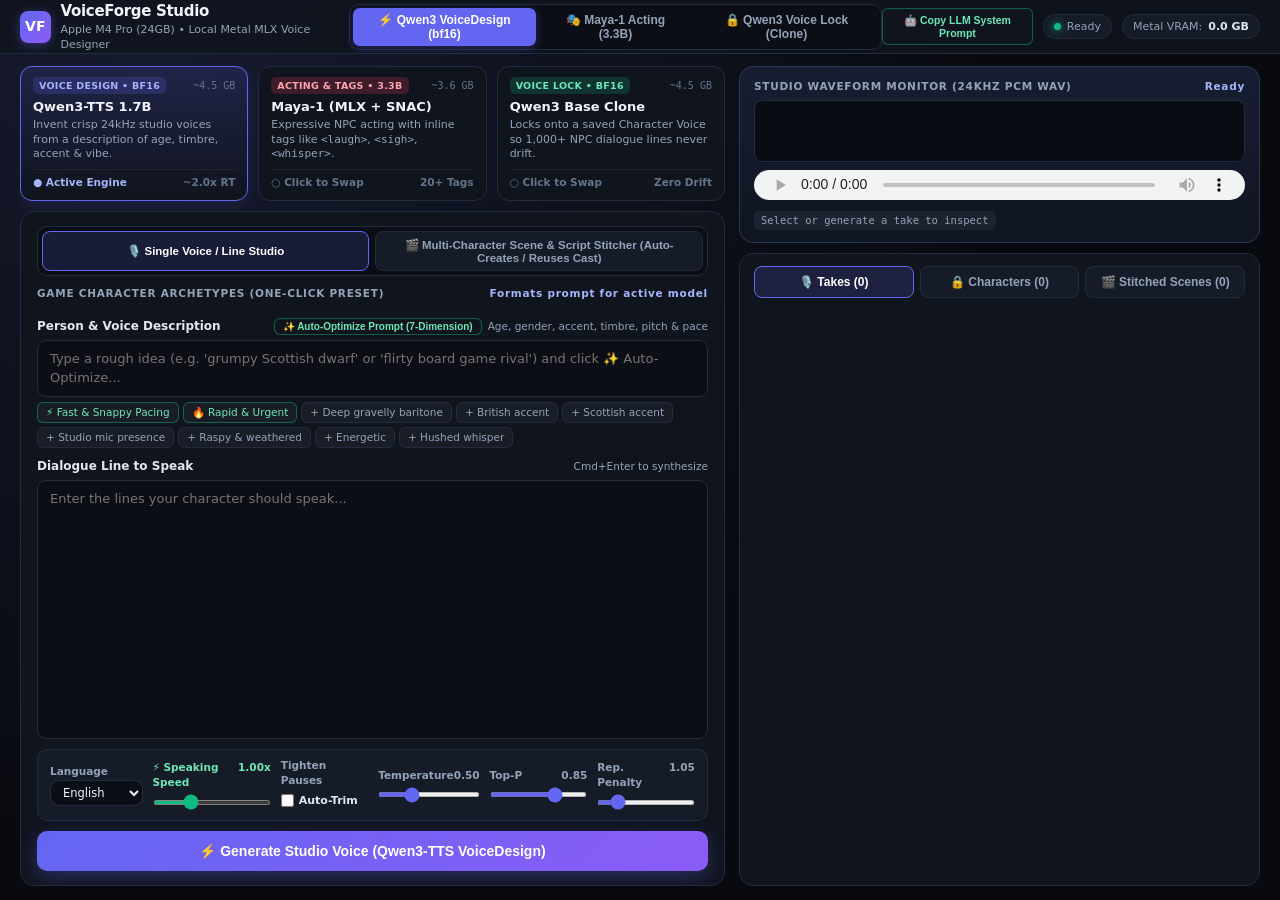
==== commit 92548aea: "feat: pure 1.0x default, RVQ Timbre Lock for zero-drift cloning, SNAC voice lock for Maya-1, and per" ====
--- a/static/index.html
+++ b/static/index.html
@@ -1046,27 +1046,27 @@
                 </select>
               </div>
               <div class="slider-box">
-                <label><span style="color: #6ee7b7;">⚡ Speaking Speed</span><span id="speedVal" style="color: #6ee7b7;">1.15x</span></label>
-                <input type="range" id="speedSlider" min="0.75" max="1.60" step="0.05" value="1.15" style="accent-color: #10b981;" oninput="document.getElementById('speedVal').textContent = parseFloat(this.value).toFixed(2) + 'x'" />
+                <label><span style="color: #6ee7b7;">⚡ Speaking Speed</span><span id="speedVal" style="color: #6ee7b7;">1.00x</span></label>
+                <input type="range" id="speedSlider" min="0.75" max="1.60" step="0.05" value="1.00" style="accent-color: #10b981;" oninput="document.getElementById('speedVal').textContent = parseFloat(this.value).toFixed(2) + 'x'" />
               </div>
               <div class="slider-box">
                 <label><span>Tighten Pauses</span></label>
                 <label style="display: inline-flex; align-items: center; gap: 5px; cursor: pointer; font-size: 11px; color: #e2e8f0; margin-top: 3px;">
-                  <input type="checkbox" id="trimSilenceCheck" checked style="accent-color: #10b981;" />
+                  <input type="checkbox" id="trimSilenceCheck" style="accent-color: #10b981;" />
                   <span>Auto-Trim</span>
                 </label>
               </div>
               <div class="slider-box">
-                <label><span>Temperature</span><span id="tempVal">0.80</span></label>
-                <input type="range" id="tempSlider" min="0.2" max="1.2" step="0.05" value="0.80" oninput="document.getElementById('tempVal').textContent = parseFloat(this.value).toFixed(2)" />
+                <label><span>Temperature</span><span id="tempVal">0.50</span></label>
+                <input type="range" id="tempSlider" min="0.2" max="1.2" step="0.05" value="0.50" oninput="document.getElementById('tempVal').textContent = parseFloat(this.value).toFixed(2)" />
               </div>
               <div class="slider-box">
-                <label><span>Top-P</span><span id="topPVal">0.95</span></label>
-                <input type="range" id="topPSlider" min="0.5" max="1.0" step="0.05" value="0.95" oninput="document.getElementById('topPVal').textContent = parseFloat(this.value).toFixed(2)" />
+                <label><span>Top-P</span><span id="topPVal">0.85</span></label>
+                <input type="range" id="topPSlider" min="0.5" max="1.0" step="0.05" value="0.85" oninput="document.getElementById('topPVal').textContent = parseFloat(this.value).toFixed(2)" />
               </div>
               <div class="slider-box">
-                <label><span>Rep. Penalty</span><span id="repVal">1.08</span></label>
-                <input type="range" id="repSlider" min="1.0" max="1.4" step="0.02" value="1.08" oninput="document.getElementById('repVal').textContent = parseFloat(this.value).toFixed(2)" />
+                <label><span>Rep. Penalty</span><span id="repVal">1.05</span></label>
+                <input type="range" id="repSlider" min="1.0" max="1.4" step="0.02" value="1.05" oninput="document.getElementById('repVal').textContent = parseFloat(this.value).toFixed(2)" />
               </div>
             </div>
 
@@ -1513,9 +1513,11 @@
       state.selectedModelId = modelId;
 
       if (modelId === 'maya1') {
-        setSliders(0.45, 0.90, 1.15);
+        setSliders(0.42, 0.88, 1.15);
+      } else if (modelId === 'qwen3_clone') {
+        setSliders(0.50, 0.82, 1.05);
       } else {
-        setSliders(0.80, 0.95, 1.08);
+        setSliders(0.80, 0.95, 1.05);
       }
 
       // If user was on a preset, automatically adapt the prompt format when switching between Qwen3 and Maya-1
@@ -1770,11 +1772,12 @@
 
       document.getElementById('activeTakeModel').textContent = take.model_name;
       const m = take.metrics || {};
+      const pitchBadge = m.pitch_hz_median ? `<span class="metric-chip" title="Read-only measured F0 fundamental frequency">Pitch: <strong>${m.pitch_hz_median} Hz</strong></span>` : '';
       document.getElementById('activeTakeMetrics').innerHTML = `
         <span class="metric-chip">Len: <strong>${m.duration_sec || 0}s</strong></span>
+        ${pitchBadge}
         <span class="metric-chip">Time: <strong>${m.elapsed_sec || 0}s</strong></span>
         <span class="metric-chip">RTF: <strong>${m.rtf || 0}x</strong></span>
-        <span class="metric-chip">24kHz PCM</span>
       `;
       document.getElementById('activeTakeActions').style.display = 'flex';
       const dl = document.getElementById('activeDownloadLink');
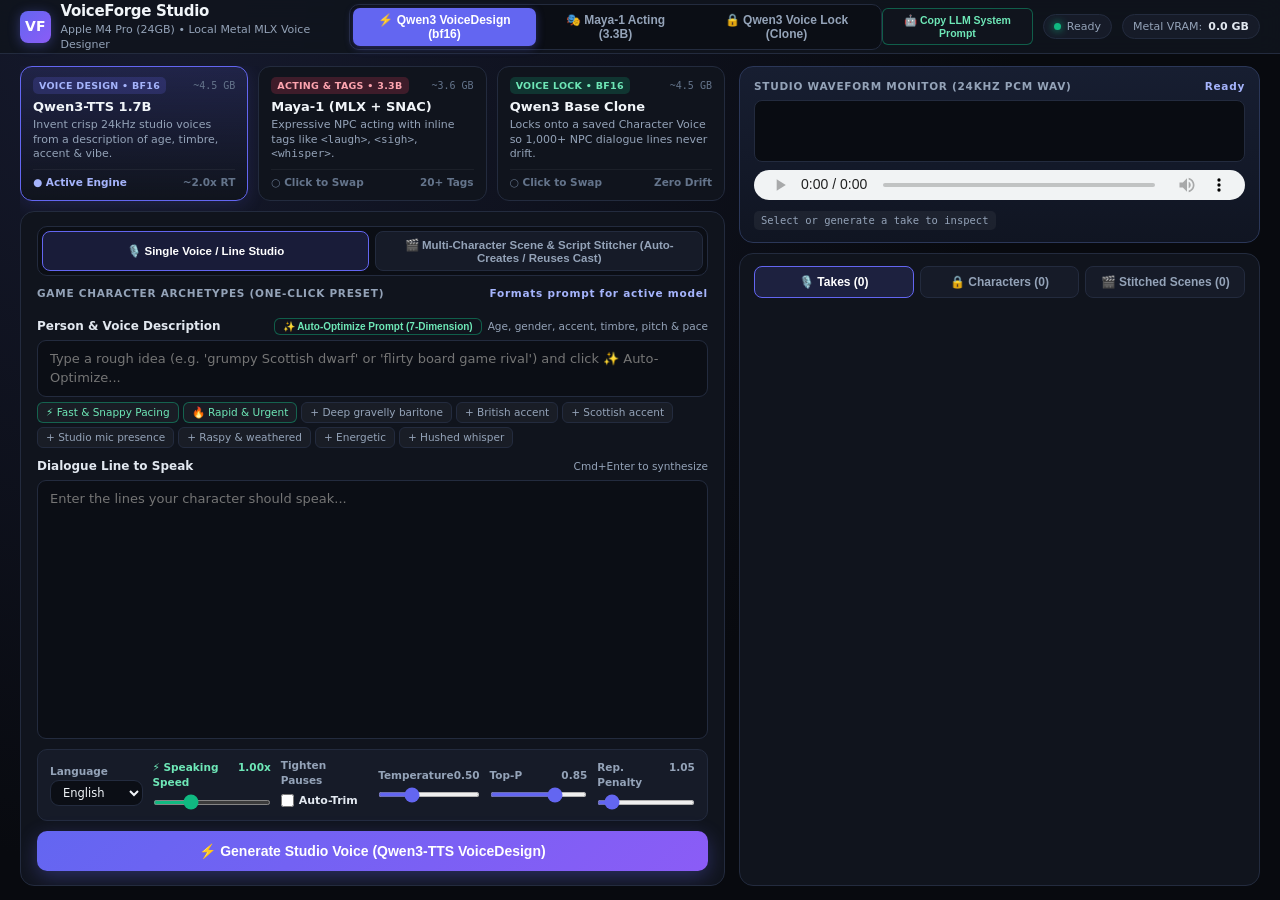
==== commit 9ab7487e: "Qwen3: cap VoiceDesign runaways, honour clone rep penalty, chunk long lines, warmer clone sampling -" ====
--- a/static/index.html
+++ b/static/index.html
@@ -1066,7 +1066,7 @@
               </div>
               <div class="slider-box">
                 <label><span>Rep. Penalty</span><span id="repVal">1.05</span></label>
-                <input type="range" id="repSlider" min="1.0" max="1.4" step="0.02" value="1.05" oninput="document.getElementById('repVal').textContent = parseFloat(this.value).toFixed(2)" />
+                <input type="range" id="repSlider" min="1.0" max="1.7" step="0.02" value="1.05" oninput="document.getElementById('repVal').textContent = parseFloat(this.value).toFixed(2)" />
               </div>
             </div>
 
@@ -1515,7 +1515,7 @@
       if (modelId === 'maya1') {
         setSliders(0.42, 0.88, 1.15);
       } else if (modelId === 'qwen3_clone') {
-        setSliders(0.50, 0.82, 1.05);
+        setSliders(0.75, 0.92, 1.50);
       } else {
         setSliders(0.80, 0.95, 1.05);
       }
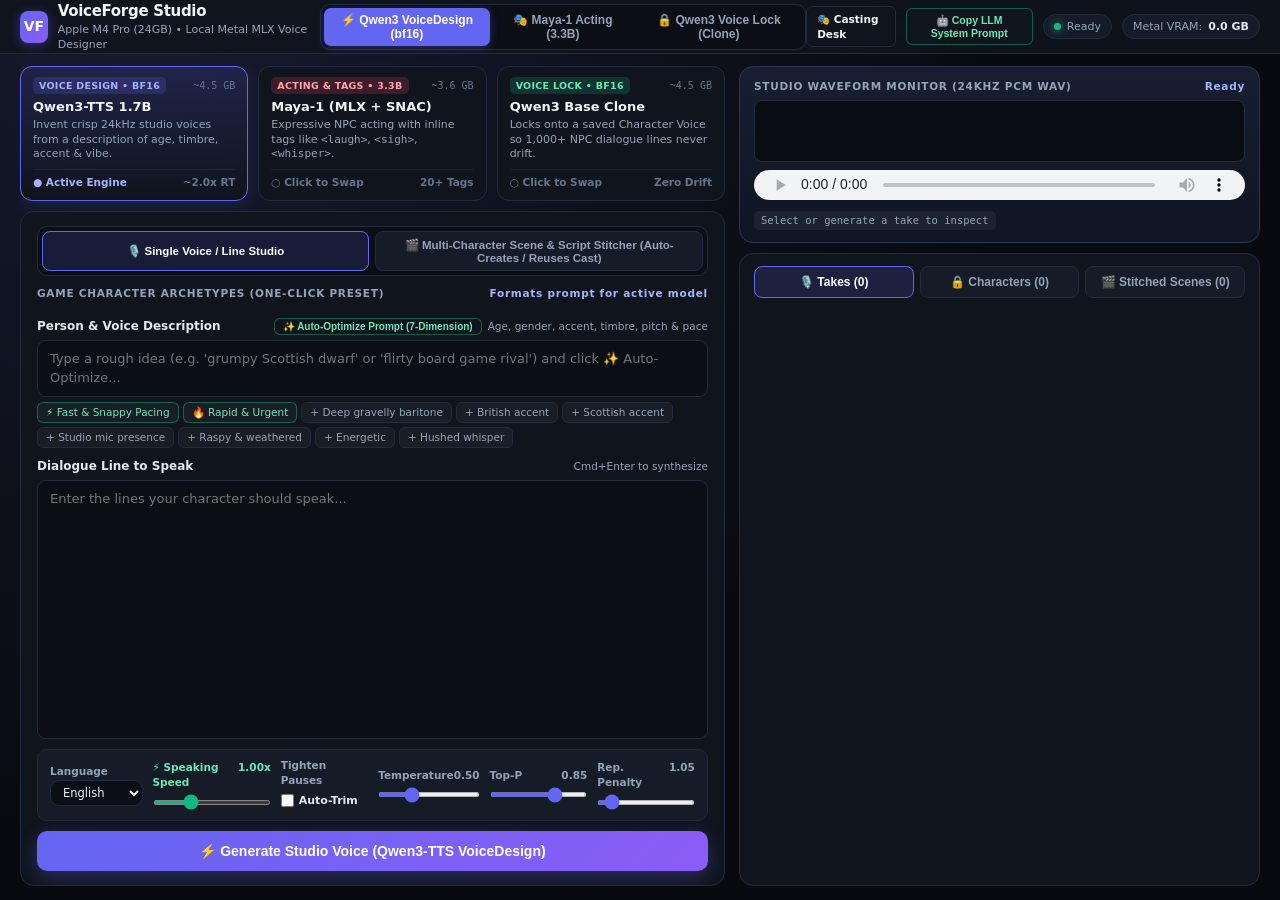
==== commit 55008fb2: "Add Casting Desk: Claude script breakdown, voice casting and scene render page New /cast page: paste" ====
--- a/static/index.html
+++ b/static/index.html
@@ -844,6 +844,9 @@
       </div>
 
       <div class="telemetry-bar">
+        <a class="btn-sm" style="padding: 5px 10px;" href="/cast" title="Paste a sketch, cast each character to a voice, and render the whole scene">
+          🎭 Casting Desk
+        </a>
         <button class="btn-sm emerald" style="padding: 5px 10px;" onclick="copyLLMSystemPrompt()" title="Copy the full LLM System Prompt & Prompt Engineering Guide to clipboard">
           🤖 Copy LLM System Prompt
         </button>
@@ -1515,9 +1518,9 @@
       if (modelId === 'maya1') {
         setSliders(0.42, 0.88, 1.15);
       } else if (modelId === 'qwen3_clone') {
-        setSliders(0.75, 0.92, 1.50);
+        setSliders(0.58, 0.82, 1.50);
       } else {
-        setSliders(0.80, 0.95, 1.05);
+        setSliders(0.85, 0.95, 1.05);
       }
 
       // If user was on a preset, automatically adapt the prompt format when switching between Qwen3 and Maya-1
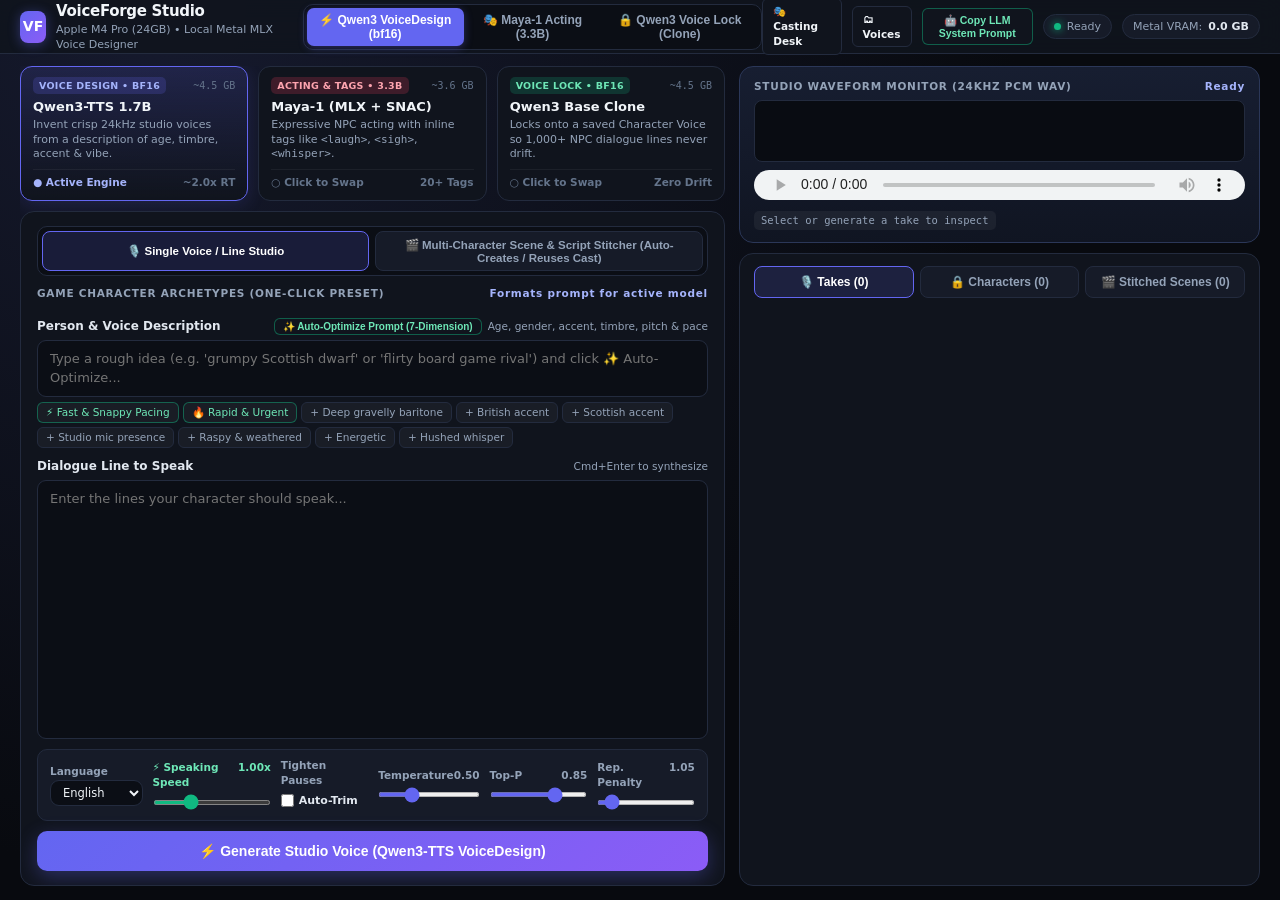
==== commit 7171a8d9: "Add Voice Library page; warmer Auto temperature on the Casting Desk - /voices: search, sort, group b" ====
--- a/static/index.html
+++ b/static/index.html
@@ -847,6 +847,9 @@
         <a class="btn-sm" style="padding: 5px 10px;" href="/cast" title="Paste a sketch, cast each character to a voice, and render the whole scene">
           🎭 Casting Desk
         </a>
+        <a class="btn-sm" style="padding: 5px 10px;" href="/voices" title="Browse, rename, tag and tidy up all your locked voices">
+          🗂 Voices
+        </a>
         <button class="btn-sm emerald" style="padding: 5px 10px;" onclick="copyLLMSystemPrompt()" title="Copy the full LLM System Prompt & Prompt Engineering Guide to clipboard">
           🤖 Copy LLM System Prompt
         </button>
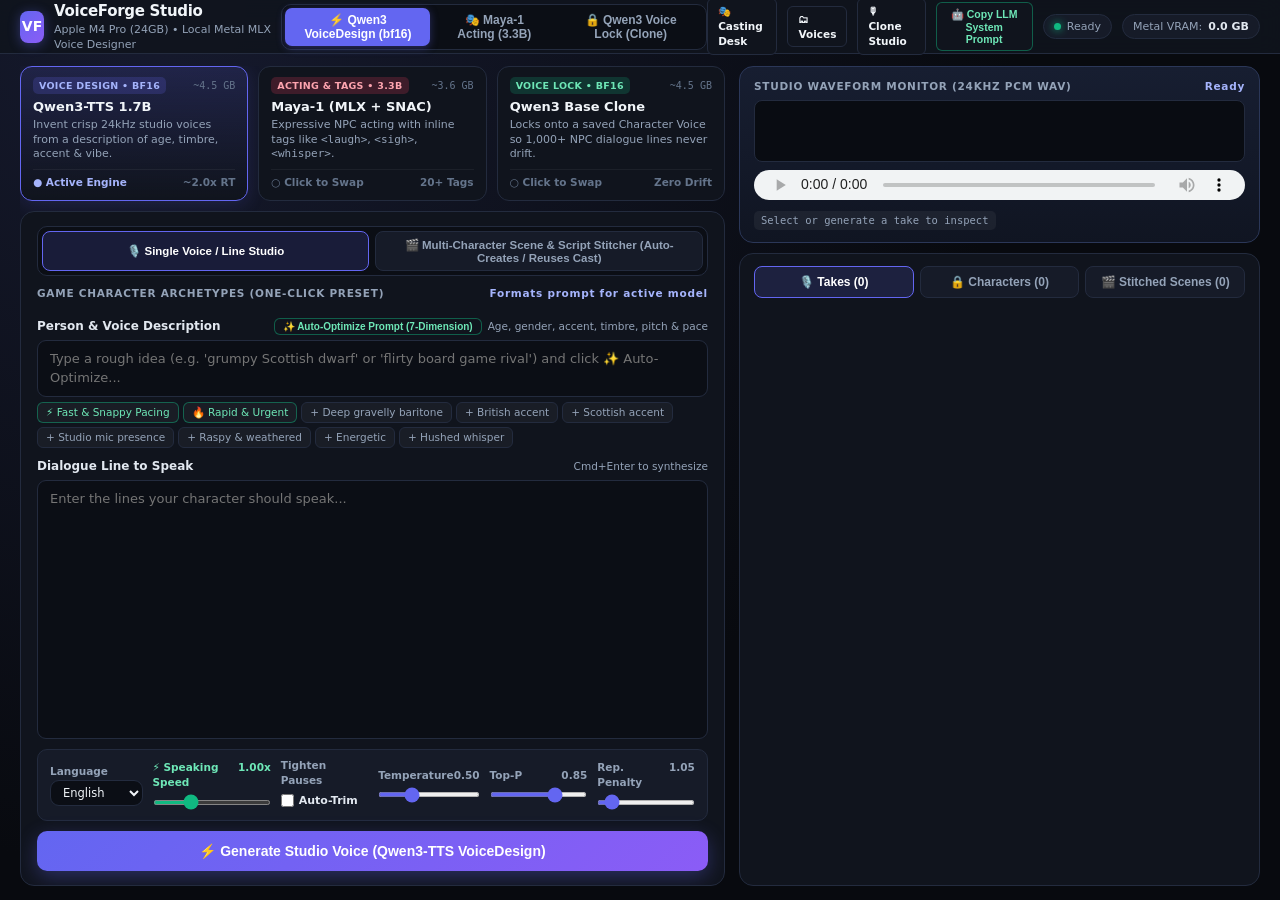
==== commit 96e265a8: "Add Clone Studio: emotion profiles, guided recording, per-line emotion clips - /clone: character pro" ====
--- a/static/index.html
+++ b/static/index.html
@@ -850,6 +850,9 @@
         <a class="btn-sm" style="padding: 5px 10px;" href="/voices" title="Browse, rename, tag and tidy up all your locked voices">
           🗂 Voices
         </a>
+        <a class="btn-sm" style="padding: 5px 10px;" href="/clone" title="Record a person in different emotions so scenes pick the right clip per line">
+          🎙 Clone Studio
+        </a>
         <button class="btn-sm emerald" style="padding: 5px 10px;" onclick="copyLLMSystemPrompt()" title="Copy the full LLM System Prompt & Prompt Engineering Guide to clipboard">
           🤖 Copy LLM System Prompt
         </button>
@@ -1521,7 +1524,7 @@
       if (modelId === 'maya1') {
         setSliders(0.42, 0.88, 1.15);
       } else if (modelId === 'qwen3_clone') {
-        setSliders(0.58, 0.82, 1.50);
+        setSliders(0.95, 0.82, 1.50);
       } else {
         setSliders(0.85, 0.95, 1.05);
       }
